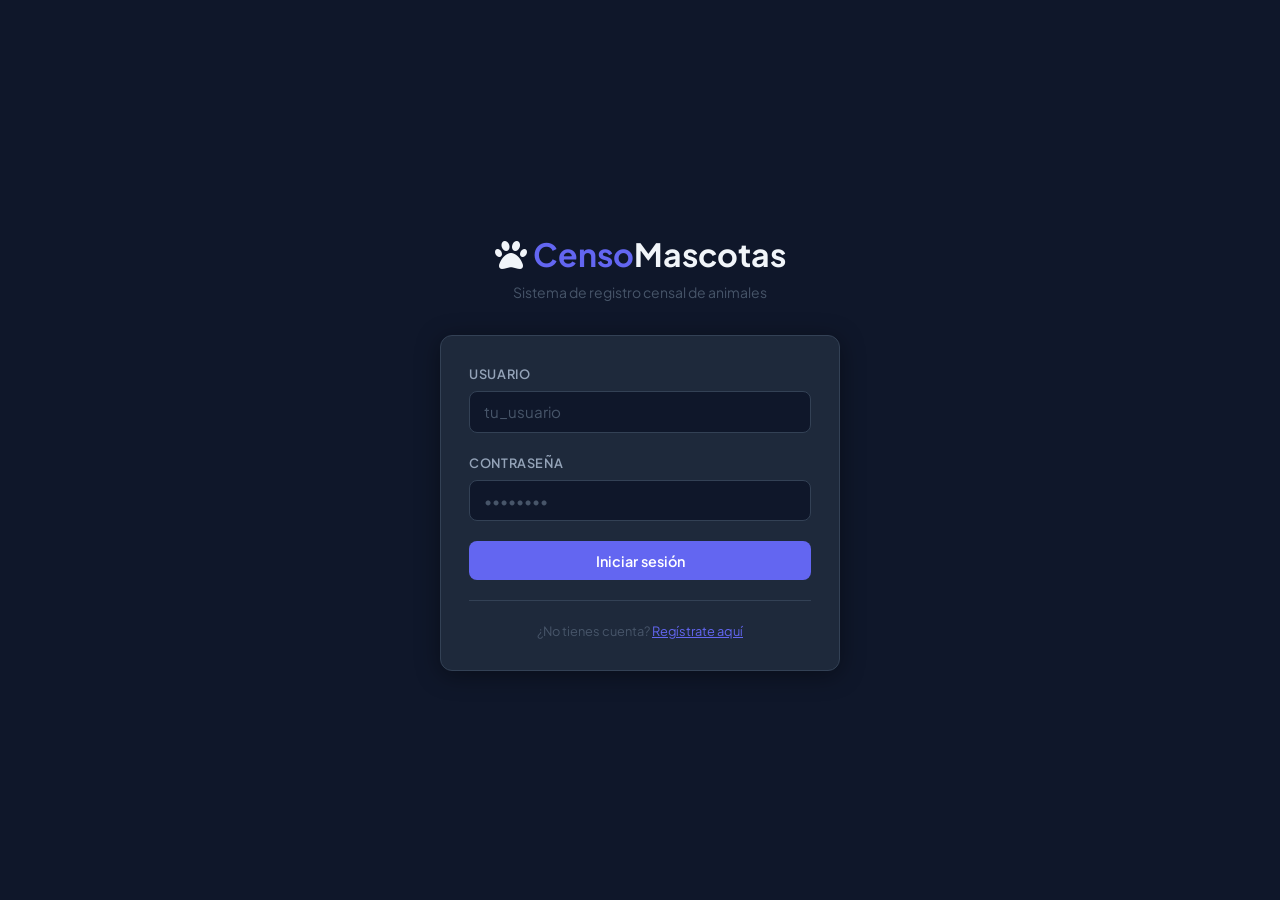
==== index.html @ fac99ff6 "version productiva" ====
<!DOCTYPE html>
<html lang="es">
<head>
  <meta charset="UTF-8">
  <meta name="viewport" content="width=device-width, initial-scale=1.0">
  <meta name="theme-color" content="#6366f1">
  <title>Censo de Mascotas — Iniciar Sesión</title>
  <link rel="manifest" href="/manifest.json">
  <link rel="stylesheet" href="/css/styles.css">
  <link rel="stylesheet" href="https://cdnjs.cloudflare.com/ajax/libs/font-awesome/6.5.1/css/all.min.css" crossorigin="anonymous" referrerpolicy="no-referrer" />
</head>
<body>
    <script>
      // Configurar la base de la API para que el frontend apunte a los endpoints remotos
      // Cambia la URL abajo por la que te enviaron (sin slash final)
      window.__API_BASE__ = 'https://elprofehugo.online/api/v1';
    </script>
  <div id="offline-bar"> Sin conexión — Modo offline activo</div>

  <div class="login-page">
    <div class="login-box">
      <div class="login-logo">
        <h1><i class="fa-solid fa-paw"></i> <span>Censo</span>Mascotas</h1>
        <p>Sistema de registro censal de animales</p>
      </div>

      <div class="card">
        <div id="alert-container"></div>

        <form id="login-form">
          <div class="form-group">
            <label for="usuario">Usuario</label>
            <input type="text" id="usuario" name="usuario"
                   placeholder="tu_usuario" autocomplete="username" required>
          </div>
          <div class="form-group">
            <label for="contrasena">Contraseña</label>
            <input type="password" id="contrasena" name="contrasena"
                   placeholder="••••••••" autocomplete="current-password" required>
          </div>
          <button type="submit" class="btn btn-primary btn-full" id="btn-login">
            Iniciar sesión
          </button>
        </form>

        <hr style="border:none;border-top:1px solid var(--border);margin:1.25rem 0">

        <p style="font-size:0.8rem;color:var(--text-muted);text-align:center">
          ¿No tienes cuenta?
          <a href="/pages/registro.html" style="color:var(--accent)">Regístrate aquí</a>
        </p>
      </div>
    </div>
  </div>

  <script src="/js/auth.js"></script>
  <script src="/js/sync.js"></script>
  <script>
    // Si ya tiene sesión, redirigir al mapa
    if (tokenValido()) window.location.href = '/pages/mapa.html';

    // Registrar Service Worker
    if ('serviceWorker' in navigator) {
      navigator.serviceWorker.register('/sw.js')
        .then(() => console.log(' Service Worker registrado'))
        .catch(err => console.error('SW error:', err));
    }

    inicializarMonitorRed();

    document.getElementById('login-form').addEventListener('submit', async (e) => {
      e.preventDefault();
      const btn = document.getElementById('btn-login');
      btn.disabled = true;
      btn.innerHTML = '<span class="spinner"></span> Entrando...';

      try {
        await login(
          document.getElementById('usuario').value.trim(),
          document.getElementById('contrasena').value
        );
        const usuario = obtenerUsuario();
        if (usuario && usuario.rol === 'ADMIN') {
          window.location.href = '/pages/mapa.html';
        } else {
          window.location.href = '/pages/mapa.html'; // Dueños también van al mapa
        }
      } catch (err) {
        mostrarAlerta(err.message, 'danger');
        btn.disabled = false;
        btn.textContent = 'Iniciar sesión';
      }
    });
  </script>
</body>
</html>
---- css/styles.css ----
/* ═══════════════════════════════════════════════════════════════
   CENSO DE MASCOTAS — Estilos globales
   Paleta: Índigo oscuro + acentos violeta + blanco
═══════════════════════════════════════════════════════════════ */
@import url('https://fonts.googleapis.com/css2?family=Plus+Jakarta+Sans:wght@400;500;600;700&family=Space+Mono:wght@400;700&display=swap');

:root {
  --bg-base:       #0f172a;
  --bg-card:       #1e293b;
  --bg-input:      #0f172a;
  --border:        #334155;
  --accent:        #6366f1;
  --accent-hover:  #4f46e5;
  --accent-light:  rgba(99,102,241,0.15);
  --success:       #22c55e;
  --danger:        #ef4444;
  --warning:       #f59e0b;
  --text-primary:  #f1f5f9;
  --text-secondary:#94a3b8;
  --text-muted:    #475569;
  --radius:        12px;
  --radius-sm:     8px;
  --shadow:        0 4px 24px rgba(0,0,0,0.4);
  --font-body:     'Plus Jakarta Sans', sans-serif;
  --font-mono:     'Space Mono', monospace;
}

*, *::before, *::after { box-sizing: border-box; margin: 0; padding: 0; }

html { scroll-behavior: smooth; }

body {
  font-family: var(--font-body);
  background:  var(--bg-base);
  color:       var(--text-primary);
  min-height:  100vh;
  line-height: 1.6;
  -webkit-font-smoothing: antialiased;
}

/* ── Navegación ─────────────────────────────────────────────────────────── */
.navbar {
  position:   sticky;
  top:        0;
  z-index:    100;
  background: rgba(15,23,42,0.95);
  backdrop-filter: blur(12px);
  border-bottom: 1px solid var(--border);
  padding:    0 1.5rem;
  height:     60px;
  display:    flex;
  align-items: center;
  justify-content: space-between;
  gap:        1rem;
}

.navbar-brand {
  display:     flex;
  align-items: center;
  gap:         0.5rem;
  font-weight: 700;
  font-size:   1.1rem;
  color:       var(--text-primary);
  text-decoration: none;
}

.navbar-brand span { color: var(--accent); }

.navbar-nav {
  display:    flex;
  align-items: center;
  gap:        0.25rem;
  list-style: none;
}

.nav-link {
  color:       var(--text-secondary);
  text-decoration: none;
  padding:     0.4rem 0.8rem;
  border-radius: var(--radius-sm);
  font-size:   0.875rem;
  font-weight: 500;
  transition:  all 0.2s;
}

.nav-link:hover, .nav-link.active {
  color:      var(--text-primary);
  background: var(--accent-light);
}

.nav-user {
  font-size:   0.8rem;
  color:       var(--text-muted);
  font-family: var(--font-mono);
}

/* ── Layout principal ────────────────────────────────────────────────────── */
.container {
  max-width: 900px;
  margin:    0 auto;
  padding:   2rem 1.5rem;
}

.page-header {
  margin-bottom: 2rem;
}

.page-header h1 {
  font-size:   1.75rem;
  font-weight: 700;
  letter-spacing: -0.5px;
}

.page-header p {
  color:     var(--text-secondary);
  margin-top: 0.25rem;
  font-size:  0.9rem;
}

/* ── Cards ───────────────────────────────────────────────────────────────── */
.card {
  background:    var(--bg-card);
  border:        1px solid var(--border);
  border-radius: var(--radius);
  padding:       1.75rem;
  box-shadow:    var(--shadow);
}

/* ── Formularios ─────────────────────────────────────────────────────────── */
.form-group {
  display:        flex;
  flex-direction: column;
  gap:            0.4rem;
  margin-bottom:  1.25rem;
}

.form-grid {
  display:               grid;
  grid-template-columns: 1fr 1fr;
  gap:                   0 1.25rem;
}

label {
  font-size:   0.8rem;
  font-weight: 600;
  color:       var(--text-secondary);
  text-transform: uppercase;
  letter-spacing: 0.05em;
}

input, select, textarea {
  background:    var(--bg-input);
  border:        1px solid var(--border);
  border-radius: var(--radius-sm);
  color:         var(--text-primary);
  font-family:   var(--font-body);
  font-size:     0.95rem;
  padding:       0.65rem 0.9rem;
  width:         100%;
  transition:    border-color 0.2s, box-shadow 0.2s;
  outline:       none;
}

input:focus, select:focus, textarea:focus {
  border-color: var(--accent);
  box-shadow:   0 0 0 3px var(--accent-light);
}

input::placeholder, textarea::placeholder { color: var(--text-muted); }

select option { background: var(--bg-card); }

/* ── Botones ─────────────────────────────────────────────────────────────── */
.btn {
  display:       inline-flex;
  align-items:   center;
  justify-content: center;
  gap:           0.5rem;
  padding:       0.65rem 1.4rem;
  border:        none;
  border-radius: var(--radius-sm);
  font-family:   var(--font-body);
  font-size:     0.9rem;
  font-weight:   600;
  cursor:        pointer;
  transition:    all 0.2s;
  text-decoration: none;
}

.btn-primary {
  background: var(--accent);
  color:      #fff;
}
.btn-primary:hover { background: var(--accent-hover); transform: translateY(-1px); }

.btn-secondary {
  background: transparent;
  color:      var(--text-secondary);
  border:     1px solid var(--border);
}
.btn-secondary:hover { background: var(--accent-light); color: var(--text-primary); }

.btn-success { background: var(--success); color: #fff; }
.btn-danger  { background: var(--danger);  color: #fff; }

.btn:disabled { opacity: 0.5; cursor: not-allowed; transform: none; }

.btn-full { width: 100%; }

/* ── Alertas ─────────────────────────────────────────────────────────────── */
.alert {
  padding:       0.8rem 1rem;
  border-radius: var(--radius-sm);
  font-size:     0.875rem;
  font-weight:   500;
  display:       flex;
  align-items:   center;
  gap:           0.5rem;
  margin-bottom: 1rem;
}

.alert-success { background: rgba(34,197,94,0.15);  color: var(--success);  border: 1px solid rgba(34,197,94,0.3); }
.alert-danger  { background: rgba(239,68,68,0.15);  color: var(--danger);   border: 1px solid rgba(239,68,68,0.3); }
.alert-warning { background: rgba(245,158,11,0.15); color: var(--warning);  border: 1px solid rgba(245,158,11,0.3); }
.alert-info    { background: var(--accent-light);   color: #a5b4fc;         border: 1px solid rgba(99,102,241,0.3); }

.alert.hidden { display: none; }

/* ── Badge / chip ────────────────────────────────────────────────────────── */
.badge {
  display:       inline-flex;
  align-items:   center;
  gap:           0.3rem;
  padding:       0.2rem 0.65rem;
  border-radius: 999px;
  font-size:     0.75rem;
  font-weight:   600;
}

.badge-offline { background: rgba(245,158,11,0.2); color: var(--warning); }
.badge-online  { background: rgba(34,197,94,0.2);  color: var(--success); }

/* ── Status bar offline ──────────────────────────────────────────────────── */
#offline-bar {
  display:    none;
  background: var(--warning);
  color:      #000;
  text-align: center;
  padding:    0.4rem;
  font-size:  0.82rem;
  font-weight: 600;
}
#offline-bar.visible { display: block; }

/* ── Preview foto ────────────────────────────────────────────────────────── */
.foto-preview {
  width:         100%;
  max-height:    220px;
  object-fit:    cover;
  border-radius: var(--radius-sm);
  border:        1px solid var(--border);
  margin-top:    0.5rem;
  display:       none;
}
.foto-preview.visible { display: block; }

.foto-info {
  font-size:  0.78rem;
  color:      var(--text-muted);
  margin-top: 0.3rem;
}

/* ── Loader ──────────────────────────────────────────────────────────────── */
.spinner {
  width:         20px;
  height:        20px;
  border:        2px solid rgba(255,255,255,0.3);
  border-top:    2px solid #fff;
  border-radius: 50%;
  animation:     spin 0.7s linear infinite;
}

@keyframes spin { to { transform: rotate(360deg); } }

/* ── Mapa ────────────────────────────────────────────────────────────────── */
#map-container {
  width:         100%;
  height:        calc(100vh - 60px);
  position:      relative;
}

#map { width: 100%; height: 100%; }

.map-controls {
  position:      absolute;
  top:           1rem;
  right:         1rem;
  display:       flex;
  flex-direction: column;
  gap:           0.5rem;
  z-index:       10;
}

/* ── Login page ──────────────────────────────────────────────────────────── */
.login-page {
  min-height:     100vh;
  display:        flex;
  align-items:    center;
  justify-content: center;
  padding:        1.5rem;
}

.login-box {
  width:     100%;
  max-width: 400px;
}

.login-logo {
  text-align:    center;
  margin-bottom: 2rem;
}

.login-logo h1 {
  font-size:   2rem;
  font-weight: 700;
}

.login-logo h1 span { color: var(--accent); }
.login-logo p { color: var(--text-muted); font-size: 0.875rem; }

/* ── Tabla de registros ──────────────────────────────────────────────────── */
.data-table {
  width:           100%;
  border-collapse: collapse;
  font-size:       0.875rem;
}

.data-table th {
  text-align:    left;
  padding:       0.6rem 0.75rem;
  color:         var(--text-muted);
  font-size:     0.75rem;
  text-transform: uppercase;
  letter-spacing: 0.05em;
  border-bottom: 1px solid var(--border);
}

.data-table td {
  padding:       0.75rem;
  border-bottom: 1px solid rgba(51,65,85,0.5);
  color:         var(--text-secondary);
}

.data-table tr:last-child td { border-bottom: none; }

/* ── Responsive ──────────────────────────────────────────────────────────── */
@media (max-width: 640px) {
  .form-grid { grid-template-columns: 1fr; }
  .navbar-nav { display: none; }
  .container { padding: 1rem; }
  .card { padding: 1.25rem; }
  .page-header h1 { font-size: 1.4rem; }
}
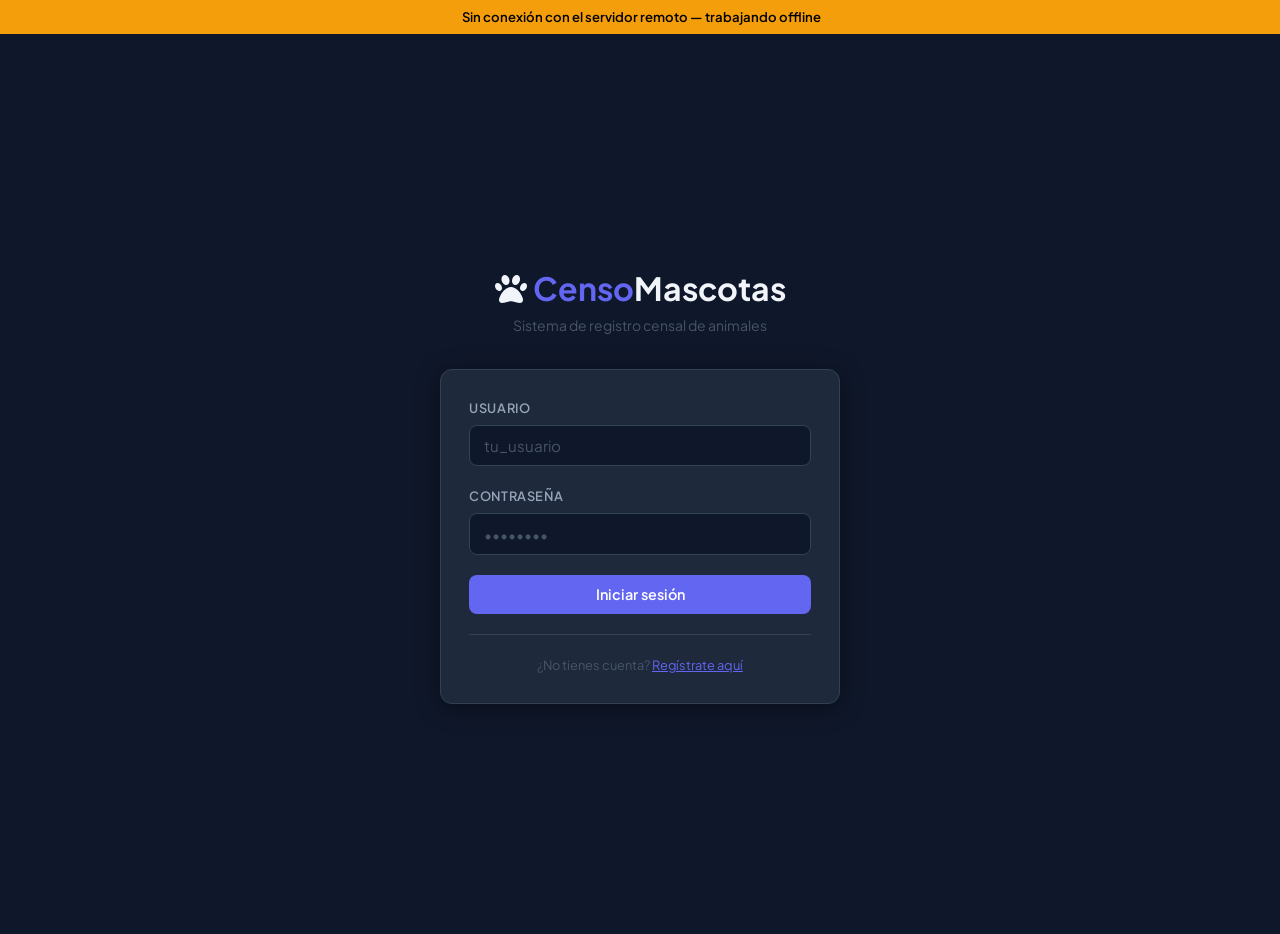
==== commit cffa8b0b: "notificaciones push" ====
--- a/index.html
+++ b/index.html
@@ -5,8 +5,8 @@
   <meta name="viewport" content="width=device-width, initial-scale=1.0">
   <meta name="theme-color" content="#6366f1">
   <title>Censo de Mascotas — Iniciar Sesión</title>
-  <link rel="manifest" href="/manifest.json">
-  <link rel="stylesheet" href="/css/styles.css">
+  <link rel="manifest" href="manifest.json">
+  <link rel="stylesheet" href="css/styles.css">
   <link rel="stylesheet" href="https://cdnjs.cloudflare.com/ajax/libs/font-awesome/6.5.1/css/all.min.css" crossorigin="anonymous" referrerpolicy="no-referrer" />
 </head>
 <body>
@@ -47,22 +47,22 @@
 
         <p style="font-size:0.8rem;color:var(--text-muted);text-align:center">
           ¿No tienes cuenta?
-          <a href="/pages/registro.html" style="color:var(--accent)">Regístrate aquí</a>
+          <a href="pages/registro.html" style="color:var(--accent)">Regístrate aquí</a>
         </p>
       </div>
     </div>
   </div>
 
-  <script src="/js/auth.js"></script>
-  <script src="/js/sync.js"></script>
+  <script src="js/auth.js?v=3"></script>
+  <script src="js/sync.js?v=3"></script>
   <script>
     // Si ya tiene sesión, redirigir al mapa
-    if (tokenValido()) window.location.href = '/pages/mapa.html';
+    if (tokenValido()) window.location.href = 'pages/mapa.html';
 
     // Registrar Service Worker
     if ('serviceWorker' in navigator) {
-      navigator.serviceWorker.register('/sw.js')
-        .then(() => console.log(' Service Worker registrado'))
+      navigator.serviceWorker.register('sw.js')
+        .then(() => console.log('Service Worker registrado'))
         .catch(err => console.error('SW error:', err));
     }
 
@@ -81,9 +81,9 @@
         );
         const usuario = obtenerUsuario();
         if (usuario && usuario.rol === 'ADMIN') {
-          window.location.href = '/pages/mapa.html';
+          window.location.href = 'pages/mapa.html';
         } else {
-          window.location.href = '/pages/mapa.html'; // Dueños también van al mapa
+          window.location.href = 'pages/mapa.html'; // Dueños también van al mapa
         }
       } catch (err) {
         mostrarAlerta(err.message, 'danger');
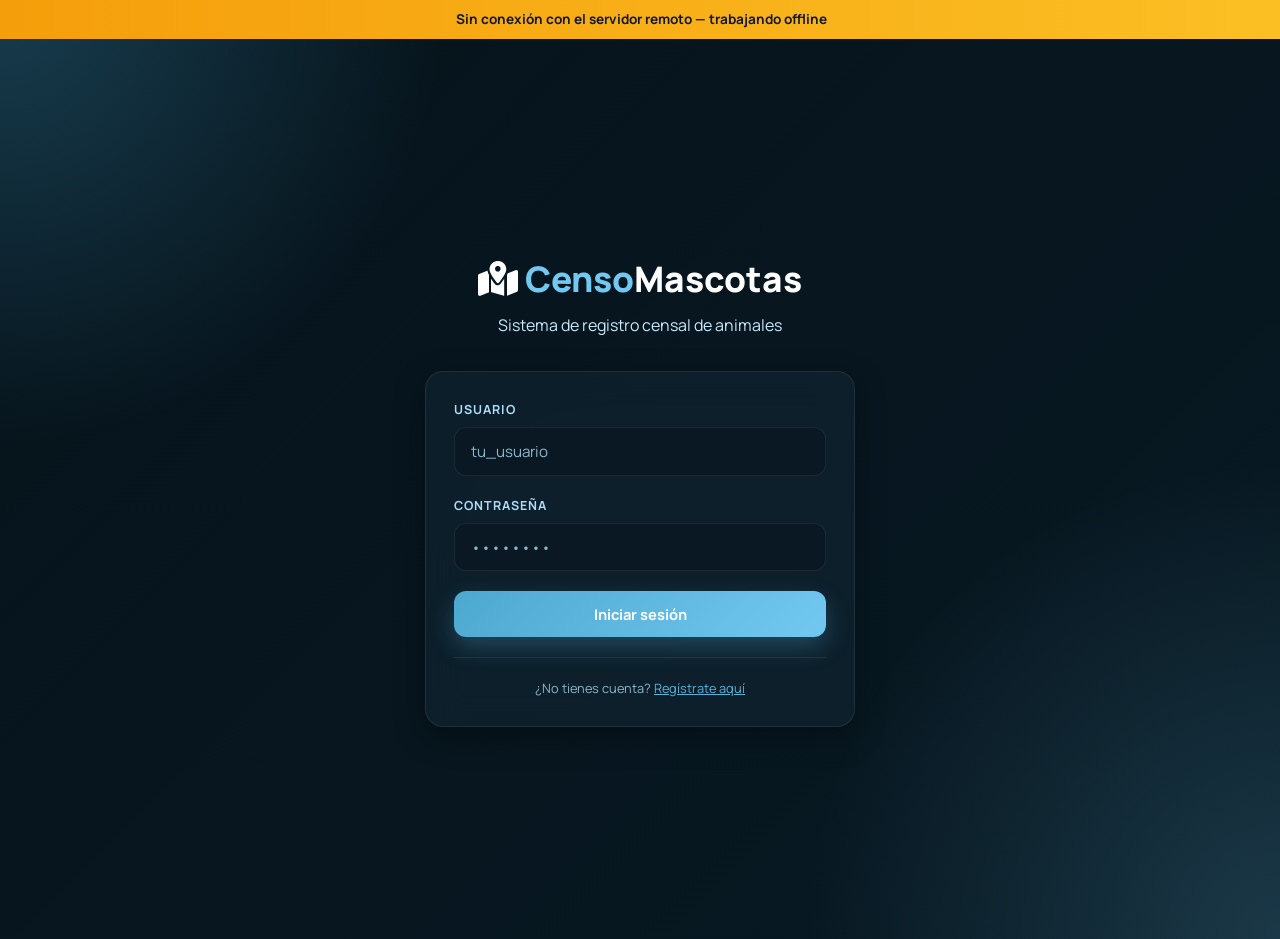
==== commit 74e5bd0e: "styles" ====
--- a/index.html
+++ b/index.html
@@ -20,7 +20,7 @@
   <div class="login-page">
     <div class="login-box">
       <div class="login-logo">
-        <h1><i class="fa-solid fa-paw"></i> <span>Censo</span>Mascotas</h1>
+        <h1><i class="fa-solid fa-map-location-dot"></i></i> <span>Censo</span>Mascotas</h1>
         <p>Sistema de registro censal de animales</p>
       </div>
 
--- a/css/styles.css
+++ b/css/styles.css
@@ -1,363 +1,827 @@
 /* ═══════════════════════════════════════════════════════════════
-   CENSO DE MASCOTAS — Estilos globales
-   Paleta: Índigo oscuro + acentos violeta + blanco
+   CENSO DE MASCOTAS — UI MODERNA
+   Paleta azul glassmorphism
 ═══════════════════════════════════════════════════════════════ */
-@import url('https://fonts.googleapis.com/css2?family=Plus+Jakarta+Sans:wght@400;500;600;700&family=Space+Mono:wght@400;700&display=swap');
-
+
+@import url('https://fonts.googleapis.com/css2?family=Manrope:wght@400;500;600;700;800&family=IBM+Plex+Mono:wght@400;500&display=swap');
 :root {
-  --bg-base:       #0f172a;
-  --bg-card:       #1e293b;
-  --bg-input:      #0f172a;
-  --border:        #334155;
-  --accent:        #6366f1;
-  --accent-hover:  #4f46e5;
-  --accent-light:  rgba(99,102,241,0.15);
-  --success:       #22c55e;
-  --danger:        #ef4444;
-  --warning:       #f59e0b;
-  --text-primary:  #f1f5f9;
-  --text-secondary:#94a3b8;
-  --text-muted:    #475569;
-  --radius:        12px;
-  --radius-sm:     8px;
-  --shadow:        0 4px 24px rgba(0,0,0,0.4);
-  --font-body:     'Plus Jakarta Sans', sans-serif;
-  --font-mono:     'Space Mono', monospace;
-}
-
-*, *::before, *::after { box-sizing: border-box; margin: 0; padding: 0; }
-
-html { scroll-behavior: smooth; }
+
+  /* ── Paleta principal ───────────────────────── */
+  --primary-1: #409dc4;
+  --primary-2: #4da8cf;
+  --primary-3: #5ab2da;
+  --primary-4: #66bde6;
+  --primary-5: #72c8f1;
+
+  --soft-1: #8bd3f8;
+  --soft-2: #abdefa;
+  --soft-3: #c9e9fc;
+  --soft-4: #e4f4fd;
+
+  --white: #ffffff;
+
+  /* ── UI ─────────────────────────────────────── */
+  --bg-base: #06131b;
+  --bg-card: rgba(16, 35, 48, 0.72);
+  --bg-input: rgba(10, 24, 34, 0.88);
+
+  --border: rgba(255,255,255,0.08);
+
+  --accent: var(--primary-3);
+  --accent-hover: var(--primary-4);
+
+  --accent-light: rgba(114, 200, 241, 0.12);
+
+  --success: #22c55e;
+  --danger: #ef4444;
+  --warning: #f59e0b;
+
+  --text-primary: #ffffff;
+  --text-secondary: #c9e9fc;
+  --text-muted: #8bb8ca;
+
+  --radius: 18px;
+  --radius-sm: 12px;
+
+  --shadow:
+    0 10px 30px rgba(0,0,0,0.35);
+
+  --glass-blur: blur(18px);
+
+--font-body: 'Manrope', sans-serif;
+--font-mono: 'IBM Plex Mono', monospace;
+}
+
+/* ───────────────────────────────────────────── */
+
+*,
+*::before,
+*::after {
+  box-sizing: border-box;
+  margin: 0;
+  padding: 0;
+}
+
+html {
+  scroll-behavior: smooth;
+}
 
 body {
+
   font-family: var(--font-body);
-  background:  var(--bg-base);
-  color:       var(--text-primary);
-  min-height:  100vh;
+
+  background:
+    radial-gradient(circle at top left, rgba(64,157,196,0.30), transparent 28%),
+    radial-gradient(circle at bottom right, rgba(114,200,241,0.18), transparent 30%),
+    linear-gradient(135deg, #06131b 0%, #081923 100%);
+
+  color: var(--text-primary);
+
+  min-height: 100vh;
+
   line-height: 1.6;
+
   -webkit-font-smoothing: antialiased;
-}
-
-/* ── Navegación ─────────────────────────────────────────────────────────── */
+
+  overflow-x: hidden;
+}
+
+/* ── Scrollbar ───────────────────────────────── */
+
+::-webkit-scrollbar {
+  width: 10px;
+}
+
+::-webkit-scrollbar-track {
+  background: #081923;
+}
+
+::-webkit-scrollbar-thumb {
+  background: var(--primary-2);
+  border-radius: 999px;
+}
+
+/* ── Navegación ──────────────────────────────── */
+
 .navbar {
-  position:   sticky;
-  top:        0;
-  z-index:    100;
-  background: rgba(15,23,42,0.95);
+
+  position: sticky;
+
+  top: 0;
+
+  z-index: 999;
+
+  height: 68px;
+
+  display: flex;
+
+  align-items: center;
+
+  justify-content: space-between;
+
+  gap: 1rem;
+
+  padding: 0 1.5rem;
+
+  background: rgba(6, 19, 27, 0.72);
+
+  backdrop-filter: var(--glass-blur);
+
+  -webkit-backdrop-filter: var(--glass-blur);
+
+  border-bottom: 1px solid var(--border);
+
+  box-shadow: 0 6px 24px rgba(0,0,0,0.22);
+}
+
+.navbar-brand {
+
+  display: flex;
+
+  align-items: center;
+
+  gap: 0.6rem;
+
+  font-size: 1.1rem;
+
+  font-weight: 700;
+
+  color: var(--white);
+
+  text-decoration: none;
+}
+
+.navbar-brand i {
+  color: var(--primary-5);
+}
+
+.navbar-brand span {
+  color: var(--primary-5);
+}
+
+.navbar-nav {
+
+  display: flex;
+
+  align-items: center;
+
+  gap: 0.35rem;
+
+  list-style: none;
+}
+
+.nav-link {
+
+  color: var(--text-secondary);
+
+  text-decoration: none;
+
+  font-size: 0.9rem;
+
+  font-weight: 600;
+
+  padding: 0.55rem 0.95rem;
+
+  border-radius: var(--radius-sm);
+
+  transition: 0.25s ease;
+}
+
+.nav-link:hover,
+.nav-link.active {
+
+  background: rgba(114,200,241,0.14);
+
+  color: var(--white);
+
+  transform: translateY(-1px);
+}
+
+.nav-user {
+
+  color: var(--soft-2);
+
+  font-size: 0.8rem;
+
+  font-family: var(--font-mono);
+}
+
+/* ── Layout ──────────────────────────────────── */
+
+.container {
+
+  max-width: 1100px;
+
+  margin: 0 auto;
+
+  padding: 2rem 1.5rem;
+}
+
+.page-header {
+
+  margin-bottom: 2rem;
+}
+
+.page-header h1 {
+
+  font-size: 2rem;
+
+  font-weight: 700;
+
+  letter-spacing: -1px;
+}
+
+.page-header p {
+
+  color: var(--text-secondary);
+
+  margin-top: 0.35rem;
+
+  font-size: 0.95rem;
+}
+
+/* ── Cards ───────────────────────────────────── */
+
+.card {
+
+  background: var(--bg-card);
+
+  backdrop-filter: var(--glass-blur);
+
+  -webkit-backdrop-filter: var(--glass-blur);
+
+  border: 1px solid var(--border);
+
+  border-radius: var(--radius);
+
+  padding: 1.75rem;
+
+  box-shadow: var(--shadow);
+
+  transition: 0.3s ease;
+}
+
+.card:hover {
+
+  transform: translateY(-4px);
+
+  border-color: rgba(114,200,241,0.18);
+}
+
+/* ── Formularios ─────────────────────────────── */
+
+.form-group {
+
+  display: flex;
+
+  flex-direction: column;
+
+  gap: 0.45rem;
+
+  margin-bottom: 1.25rem;
+}
+
+.form-grid {
+
+  display: grid;
+
+  grid-template-columns: 1fr 1fr;
+
+  gap: 0 1.25rem;
+}
+
+label {
+
+  font-size: 0.78rem;
+
+  font-weight: 700;
+
+  color: var(--soft-2);
+
+  text-transform: uppercase;
+
+  letter-spacing: 0.08em;
+}
+
+input,
+select,
+textarea {
+
+  width: 100%;
+
+  padding: 0.8rem 1rem;
+
+  border-radius: var(--radius-sm);
+
+  border: 1px solid var(--border);
+
+  background: var(--bg-input);
+
+  color: var(--white);
+
+  font-size: 0.95rem;
+
+  font-family: var(--font-body);
+
+  outline: none;
+
+  transition: 0.25s ease;
+}
+
+input:focus,
+select:focus,
+textarea:focus {
+
+  border-color: var(--primary-5);
+
+  box-shadow:
+    0 0 0 4px rgba(114,200,241,0.15);
+}
+
+input::placeholder,
+textarea::placeholder {
+
+  color: var(--text-muted);
+}
+
+select option {
+
+  background: #0f2531;
+}
+
+/* ── Botones ─────────────────────────────────── */
+
+.btn {
+
+  display: inline-flex;
+
+  align-items: center;
+
+  justify-content: center;
+
+  gap: 0.55rem;
+
+  padding: 0.8rem 1.5rem;
+
+  border: none;
+
+  border-radius: var(--radius-sm);
+
+  font-size: 0.92rem;
+
+  font-weight: 700;
+
+  font-family: var(--font-body);
+
+  cursor: pointer;
+
+  transition: 0.25s ease;
+
+  text-decoration: none;
+}
+
+.btn:hover {
+
+  transform: translateY(-2px);
+}
+
+.btn-primary {
+
+  background: linear-gradient(
+    135deg,
+    var(--primary-2),
+    var(--primary-5)
+  );
+
+  color: white;
+
+  box-shadow:
+    0 10px 24px rgba(91,178,218,0.28);
+}
+
+.btn-primary:hover {
+
+  filter: brightness(1.08);
+}
+
+.btn-secondary {
+
+  background: rgba(255,255,255,0.04);
+
+  border: 1px solid var(--border);
+
+  color: var(--text-secondary);
+}
+
+.btn-secondary:hover {
+
+  background: rgba(114,200,241,0.12);
+
+  color: white;
+}
+
+.btn-success {
+
+  background: var(--success);
+
+  color: white;
+}
+
+.btn-danger {
+
+  background: var(--danger);
+
+  color: white;
+}
+
+.btn-full {
+
+  width: 100%;
+}
+
+.btn:disabled {
+
+  opacity: 0.5;
+
+  cursor: not-allowed;
+}
+
+/* ── Alertas ─────────────────────────────────── */
+
+.alert {
+
+  padding: 0.95rem 1rem;
+
+  border-radius: var(--radius-sm);
+
+  display: flex;
+
+  align-items: center;
+
+  gap: 0.6rem;
+
+  margin-bottom: 1rem;
+
+  font-size: 0.88rem;
+
+  font-weight: 600;
+
   backdrop-filter: blur(12px);
+}
+
+.alert-success {
+
+  background: rgba(34,197,94,0.12);
+
+  border: 1px solid rgba(34,197,94,0.25);
+
+  color: #86efac;
+}
+
+.alert-danger {
+
+  background: rgba(239,68,68,0.12);
+
+  border: 1px solid rgba(239,68,68,0.25);
+
+  color: #fca5a5;
+}
+
+.alert-warning {
+
+  background: rgba(245,158,11,0.12);
+
+  border: 1px solid rgba(245,158,11,0.25);
+
+  color: #fcd34d;
+}
+
+.alert-info {
+
+  background: rgba(114,200,241,0.12);
+
+  border: 1px solid rgba(114,200,241,0.22);
+
+  color: var(--soft-2);
+}
+
+.alert.hidden {
+
+  display: none;
+}
+
+/* ── Badges ──────────────────────────────────── */
+
+.badge {
+
+  display: inline-flex;
+
+  align-items: center;
+
+  gap: 0.35rem;
+
+  padding: 0.3rem 0.75rem;
+
+  border-radius: 999px;
+
+  font-size: 0.72rem;
+
+  font-weight: 700;
+}
+
+.badge-online {
+
+  background: rgba(34,197,94,0.15);
+
+  color: #86efac;
+}
+
+.badge-offline {
+
+  background: rgba(245,158,11,0.15);
+
+  color: #fcd34d;
+}
+
+/* ── Offline bar ─────────────────────────────── */
+
+#offline-bar {
+
+  display: none;
+
+  background: linear-gradient(
+    90deg,
+    #f59e0b,
+    #fbbf24
+  );
+
+  color: #111827;
+
+  text-align: center;
+
+  padding: 0.55rem;
+
+  font-weight: 700;
+
+  font-size: 0.85rem;
+}
+
+#offline-bar.visible {
+
+  display: block;
+}
+
+/* ── Fotos ───────────────────────────────────── */
+
+.foto-preview {
+
+  width: 100%;
+
+  max-height: 240px;
+
+  object-fit: cover;
+
+  border-radius: var(--radius-sm);
+
+  border: 1px solid var(--border);
+
+  margin-top: 0.5rem;
+
+  display: none;
+}
+
+.foto-preview.visible {
+
+  display: block;
+}
+
+.foto-info {
+
+  margin-top: 0.35rem;
+
+  font-size: 0.78rem;
+
+  color: var(--text-muted);
+}
+
+/* ── Spinner ─────────────────────────────────── */
+
+.spinner {
+
+  width: 20px;
+
+  height: 20px;
+
+  border-radius: 50%;
+
+  border: 2px solid rgba(255,255,255,0.2);
+
+  border-top-color: white;
+
+  animation: spin 0.7s linear infinite;
+}
+
+@keyframes spin {
+
+  to {
+    transform: rotate(360deg);
+  }
+}
+
+/* ── Mapas ───────────────────────────────────── */
+
+#map-container {
+
+  width: 100%;
+
+  height: calc(100vh - 68px);
+
+  position: relative;
+}
+
+#map {
+
+  width: 100%;
+
+  height: 100%;
+
+  filter:
+    saturate(1.08)
+    contrast(1.02);
+}
+
+.map-controls {
+
+  position: absolute;
+
+  top: 1rem;
+
+  right: 1rem;
+
+  z-index: 999;
+
+  display: flex;
+
+  flex-direction: column;
+
+  gap: 0.75rem;
+}
+
+/* ── Login ───────────────────────────────────── */
+
+.login-page {
+
+  min-height: 100vh;
+
+  display: flex;
+
+  align-items: center;
+
+  justify-content: center;
+
+  padding: 1.5rem;
+}
+
+.login-box {
+
+  width: 100%;
+
+  max-width: 430px;
+}
+
+.login-logo {
+
+  text-align: center;
+
+  margin-bottom: 2rem;
+}
+
+.login-logo h1 {
+
+  font-size: 2.2rem;
+
+  font-weight: 800;
+}
+
+.login-logo h1 span {
+
+  color: var(--primary-5);
+}
+
+.login-logo p {
+
+  color: var(--text-secondary);
+
+  margin-top: 0.35rem;
+}
+
+/* ── Tablas ──────────────────────────────────── */
+
+.data-table {
+
+  width: 100%;
+
+  border-collapse: collapse;
+
+  font-size: 0.88rem;
+}
+
+.data-table th {
+
+  text-align: left;
+
+  padding: 0.9rem 0.75rem;
+
+  color: var(--soft-2);
+
+  text-transform: uppercase;
+
+  font-size: 0.74rem;
+
+  letter-spacing: 0.06em;
+
   border-bottom: 1px solid var(--border);
-  padding:    0 1.5rem;
-  height:     60px;
-  display:    flex;
-  align-items: center;
-  justify-content: space-between;
-  gap:        1rem;
-}
-
-.navbar-brand {
-  display:     flex;
-  align-items: center;
-  gap:         0.5rem;
-  font-weight: 700;
-  font-size:   1.1rem;
-  color:       var(--text-primary);
-  text-decoration: none;
-}
-
-.navbar-brand span { color: var(--accent); }
-
-.navbar-nav {
-  display:    flex;
-  align-items: center;
-  gap:        0.25rem;
-  list-style: none;
-}
-
-.nav-link {
-  color:       var(--text-secondary);
-  text-decoration: none;
-  padding:     0.4rem 0.8rem;
-  border-radius: var(--radius-sm);
-  font-size:   0.875rem;
-  font-weight: 500;
-  transition:  all 0.2s;
-}
-
-.nav-link:hover, .nav-link.active {
-  color:      var(--text-primary);
-  background: var(--accent-light);
-}
-
-.nav-user {
-  font-size:   0.8rem;
-  color:       var(--text-muted);
-  font-family: var(--font-mono);
-}
-
-/* ── Layout principal ────────────────────────────────────────────────────── */
-.container {
-  max-width: 900px;
-  margin:    0 auto;
-  padding:   2rem 1.5rem;
-}
-
-.page-header {
-  margin-bottom: 2rem;
-}
-
-.page-header h1 {
-  font-size:   1.75rem;
-  font-weight: 700;
-  letter-spacing: -0.5px;
-}
-
-.page-header p {
-  color:     var(--text-secondary);
-  margin-top: 0.25rem;
-  font-size:  0.9rem;
-}
-
-/* ── Cards ───────────────────────────────────────────────────────────────── */
-.card {
-  background:    var(--bg-card);
-  border:        1px solid var(--border);
-  border-radius: var(--radius);
-  padding:       1.75rem;
-  box-shadow:    var(--shadow);
-}
-
-/* ── Formularios ─────────────────────────────────────────────────────────── */
-.form-group {
-  display:        flex;
-  flex-direction: column;
-  gap:            0.4rem;
-  margin-bottom:  1.25rem;
-}
-
-.form-grid {
-  display:               grid;
-  grid-template-columns: 1fr 1fr;
-  gap:                   0 1.25rem;
-}
-
-label {
-  font-size:   0.8rem;
-  font-weight: 600;
-  color:       var(--text-secondary);
-  text-transform: uppercase;
-  letter-spacing: 0.05em;
-}
-
-input, select, textarea {
-  background:    var(--bg-input);
-  border:        1px solid var(--border);
-  border-radius: var(--radius-sm);
-  color:         var(--text-primary);
-  font-family:   var(--font-body);
-  font-size:     0.95rem;
-  padding:       0.65rem 0.9rem;
-  width:         100%;
-  transition:    border-color 0.2s, box-shadow 0.2s;
-  outline:       none;
-}
-
-input:focus, select:focus, textarea:focus {
-  border-color: var(--accent);
-  box-shadow:   0 0 0 3px var(--accent-light);
-}
-
-input::placeholder, textarea::placeholder { color: var(--text-muted); }
-
-select option { background: var(--bg-card); }
-
-/* ── Botones ─────────────────────────────────────────────────────────────── */
-.btn {
-  display:       inline-flex;
-  align-items:   center;
-  justify-content: center;
-  gap:           0.5rem;
-  padding:       0.65rem 1.4rem;
-  border:        none;
-  border-radius: var(--radius-sm);
-  font-family:   var(--font-body);
-  font-size:     0.9rem;
-  font-weight:   600;
-  cursor:        pointer;
-  transition:    all 0.2s;
-  text-decoration: none;
-}
-
-.btn-primary {
-  background: var(--accent);
-  color:      #fff;
-}
-.btn-primary:hover { background: var(--accent-hover); transform: translateY(-1px); }
-
-.btn-secondary {
-  background: transparent;
-  color:      var(--text-secondary);
-  border:     1px solid var(--border);
-}
-.btn-secondary:hover { background: var(--accent-light); color: var(--text-primary); }
-
-.btn-success { background: var(--success); color: #fff; }
-.btn-danger  { background: var(--danger);  color: #fff; }
-
-.btn:disabled { opacity: 0.5; cursor: not-allowed; transform: none; }
-
-.btn-full { width: 100%; }
-
-/* ── Alertas ─────────────────────────────────────────────────────────────── */
-.alert {
-  padding:       0.8rem 1rem;
-  border-radius: var(--radius-sm);
-  font-size:     0.875rem;
-  font-weight:   500;
-  display:       flex;
-  align-items:   center;
-  gap:           0.5rem;
-  margin-bottom: 1rem;
-}
-
-.alert-success { background: rgba(34,197,94,0.15);  color: var(--success);  border: 1px solid rgba(34,197,94,0.3); }
-.alert-danger  { background: rgba(239,68,68,0.15);  color: var(--danger);   border: 1px solid rgba(239,68,68,0.3); }
-.alert-warning { background: rgba(245,158,11,0.15); color: var(--warning);  border: 1px solid rgba(245,158,11,0.3); }
-.alert-info    { background: var(--accent-light);   color: #a5b4fc;         border: 1px solid rgba(99,102,241,0.3); }
-
-.alert.hidden { display: none; }
-
-/* ── Badge / chip ────────────────────────────────────────────────────────── */
-.badge {
-  display:       inline-flex;
-  align-items:   center;
-  gap:           0.3rem;
-  padding:       0.2rem 0.65rem;
-  border-radius: 999px;
-  font-size:     0.75rem;
-  font-weight:   600;
-}
-
-.badge-offline { background: rgba(245,158,11,0.2); color: var(--warning); }
-.badge-online  { background: rgba(34,197,94,0.2);  color: var(--success); }
-
-/* ── Status bar offline ──────────────────────────────────────────────────── */
-#offline-bar {
-  display:    none;
-  background: var(--warning);
-  color:      #000;
-  text-align: center;
-  padding:    0.4rem;
-  font-size:  0.82rem;
-  font-weight: 600;
-}
-#offline-bar.visible { display: block; }
-
-/* ── Preview foto ────────────────────────────────────────────────────────── */
-.foto-preview {
-  width:         100%;
-  max-height:    220px;
-  object-fit:    cover;
-  border-radius: var(--radius-sm);
-  border:        1px solid var(--border);
-  margin-top:    0.5rem;
-  display:       none;
-}
-.foto-preview.visible { display: block; }
-
-.foto-info {
-  font-size:  0.78rem;
-  color:      var(--text-muted);
-  margin-top: 0.3rem;
-}
-
-/* ── Loader ──────────────────────────────────────────────────────────────── */
-.spinner {
-  width:         20px;
-  height:        20px;
-  border:        2px solid rgba(255,255,255,0.3);
-  border-top:    2px solid #fff;
-  border-radius: 50%;
-  animation:     spin 0.7s linear infinite;
-}
-
-@keyframes spin { to { transform: rotate(360deg); } }
-
-/* ── Mapa ────────────────────────────────────────────────────────────────── */
-#map-container {
-  width:         100%;
-  height:        calc(100vh - 60px);
-  position:      relative;
-}
-
-#map { width: 100%; height: 100%; }
-
-.map-controls {
-  position:      absolute;
-  top:           1rem;
-  right:         1rem;
-  display:       flex;
-  flex-direction: column;
-  gap:           0.5rem;
-  z-index:       10;
-}
-
-/* ── Login page ──────────────────────────────────────────────────────────── */
-.login-page {
-  min-height:     100vh;
-  display:        flex;
-  align-items:    center;
-  justify-content: center;
-  padding:        1.5rem;
-}
-
-.login-box {
-  width:     100%;
-  max-width: 400px;
-}
-
-.login-logo {
-  text-align:    center;
-  margin-bottom: 2rem;
-}
-
-.login-logo h1 {
-  font-size:   2rem;
-  font-weight: 700;
-}
-
-.login-logo h1 span { color: var(--accent); }
-.login-logo p { color: var(--text-muted); font-size: 0.875rem; }
-
-/* ── Tabla de registros ──────────────────────────────────────────────────── */
-.data-table {
-  width:           100%;
-  border-collapse: collapse;
-  font-size:       0.875rem;
-}
-
-.data-table th {
-  text-align:    left;
-  padding:       0.6rem 0.75rem;
-  color:         var(--text-muted);
-  font-size:     0.75rem;
-  text-transform: uppercase;
-  letter-spacing: 0.05em;
-  border-bottom: 1px solid var(--border);
 }
 
 .data-table td {
-  padding:       0.75rem;
-  border-bottom: 1px solid rgba(51,65,85,0.5);
-  color:         var(--text-secondary);
-}
-
-.data-table tr:last-child td { border-bottom: none; }
-
-/* ── Responsive ──────────────────────────────────────────────────────────── */
-@media (max-width: 640px) {
-  .form-grid { grid-template-columns: 1fr; }
-  .navbar-nav { display: none; }
-  .container { padding: 1rem; }
-  .card { padding: 1.25rem; }
-  .page-header h1 { font-size: 1.4rem; }
-}
+
+  padding: 0.9rem 0.75rem;
+
+  border-bottom: 1px solid rgba(255,255,255,0.05);
+
+  color: var(--text-secondary);
+}
+
+.data-table tr:hover {
+
+  background: rgba(255,255,255,0.02);
+}
+
+/* ── Responsive ──────────────────────────────── */
+
+@media (max-width: 768px) {
+
+  .navbar {
+
+    height: auto;
+
+    padding: 1rem;
+
+    flex-wrap: wrap;
+  }
+
+  .navbar-nav {
+
+    width: 100%;
+
+    flex-wrap: wrap;
+
+    justify-content: center;
+
+    margin-top: 0.75rem;
+  }
+
+  .container {
+
+    padding: 1rem;
+  }
+
+  .form-grid {
+
+    grid-template-columns: 1fr;
+  }
+
+  .card {
+
+    padding: 1.25rem;
+  }
+
+  .page-header h1 {
+
+    font-size: 1.5rem;
+  }
+
+  .map-controls {
+
+    top: auto;
+
+    bottom: 1rem;
+
+    left: 50%;
+
+    transform: translateX(-50%);
+
+    flex-direction: row;
+
+    overflow-x: auto;
+
+    max-width: calc(100vw - 2rem);
+
+    padding-bottom: 0.3rem;
+  }
+
+  .btn {
+
+    white-space: nowrap;
+  }
+}
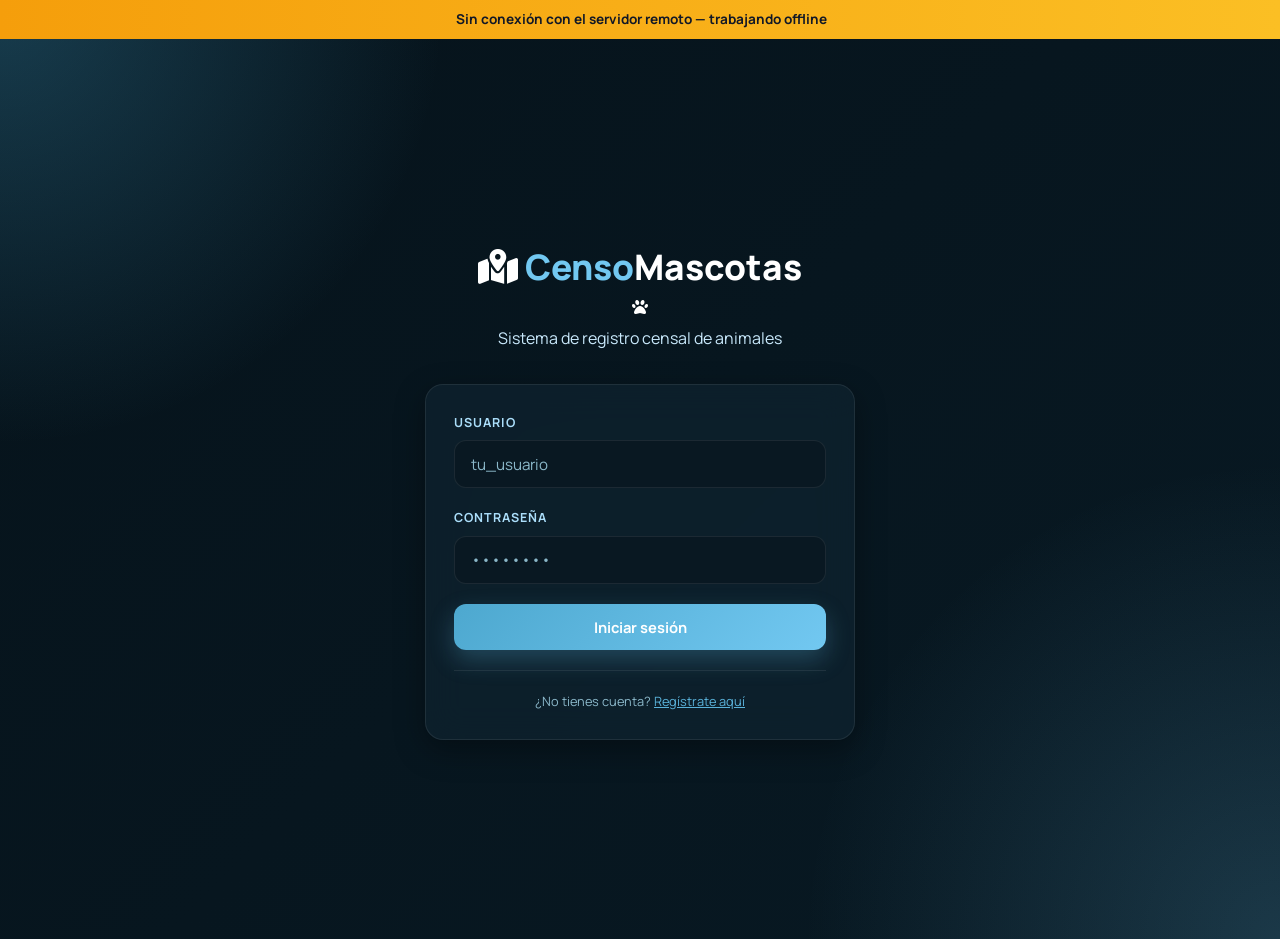
==== commit ad22a784: "styles" ====
--- a/index.html
+++ b/index.html
@@ -20,7 +20,7 @@
   <div class="login-page">
     <div class="login-box">
       <div class="login-logo">
-        <h1><i class="fa-solid fa-map-location-dot"></i></i> <span>Censo</span>Mascotas</h1>
+        <h1><i class="fa-solid fa-map-location-dot"></i></i> <span>Censo</span>Mascotas</h1></i><i class="fa-solid fa-paw"></i>
         <p>Sistema de registro censal de animales</p>
       </div>
 
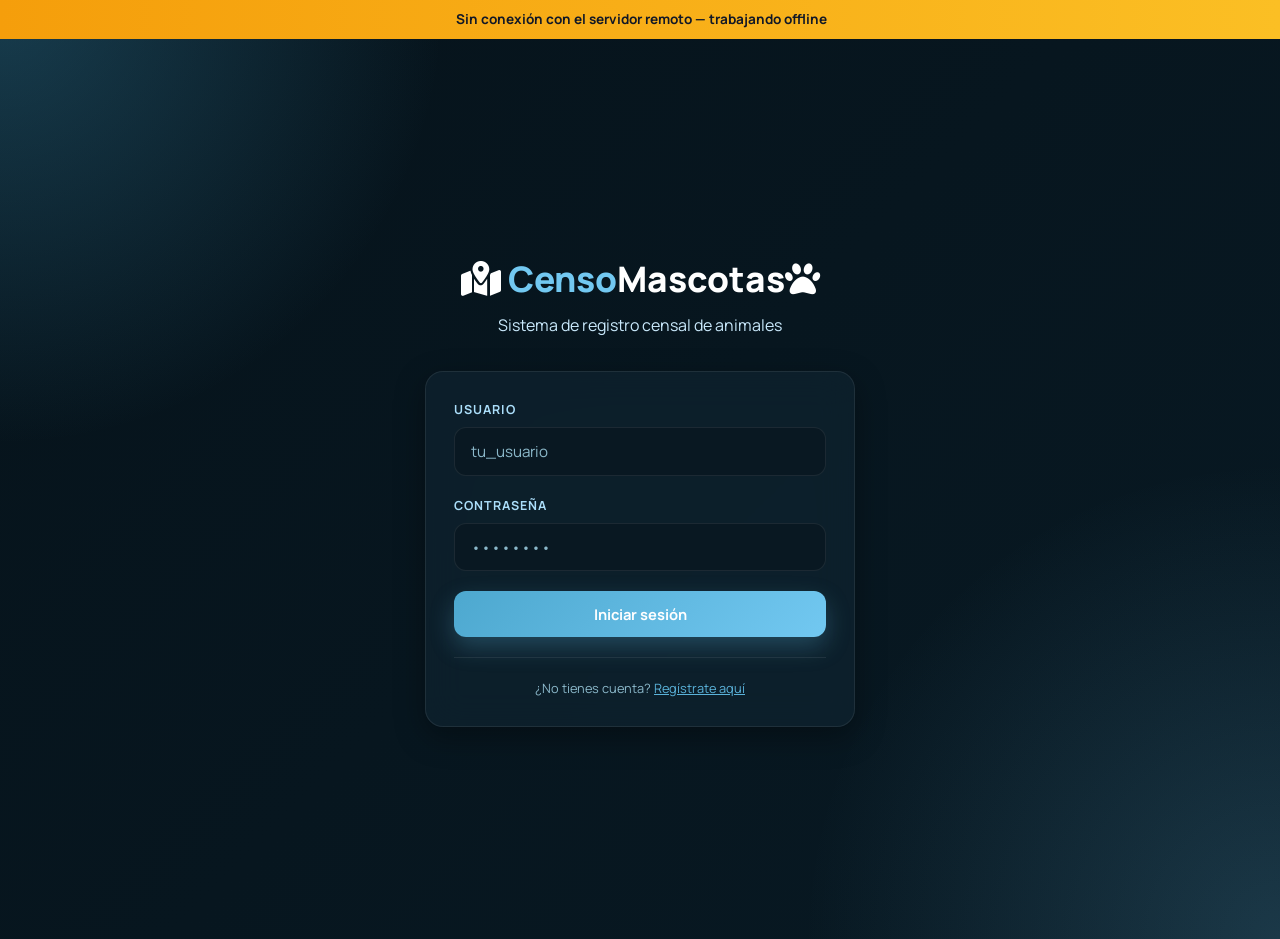
==== commit c218c436: "styles" ====
--- a/index.html
+++ b/index.html
@@ -20,7 +20,7 @@
   <div class="login-page">
     <div class="login-box">
       <div class="login-logo">
-        <h1><i class="fa-solid fa-map-location-dot"></i></i> <span>Censo</span>Mascotas</h1></i><i class="fa-solid fa-paw"></i>
+        <h1><i class="fa-solid fa-map-location-dot"></i></i> <span>Censo</span>Mascotas<i class="fa-solid fa-paw"></i></h1></i>
         <p>Sistema de registro censal de animales</p>
       </div>
 
